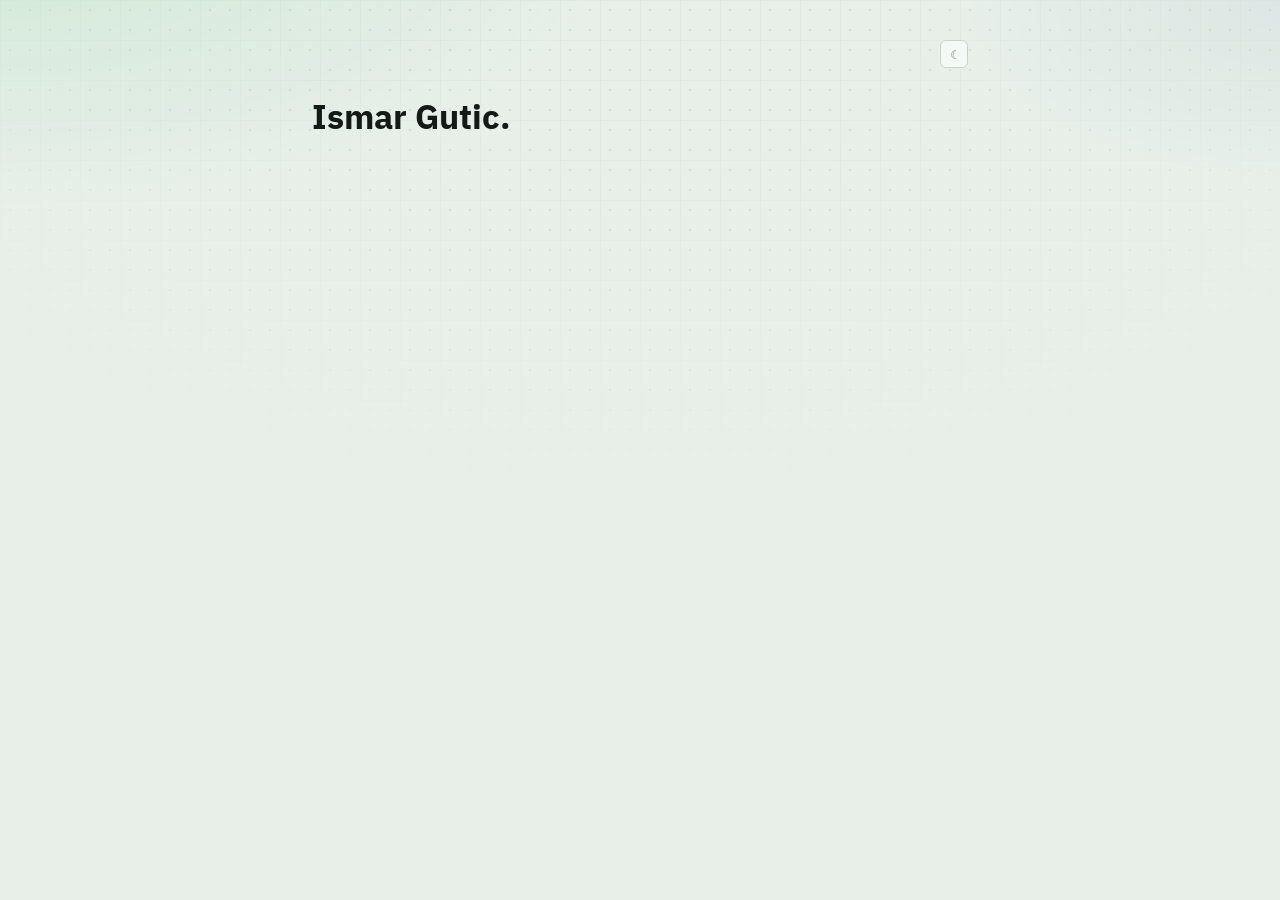
==== index.html @ f07a4715 "Add base layout: design tokens, page shell and toolbar Grundstommen för alla sidor: färg/typsnitts-v" ====
<!DOCTYPE html>
<html lang="sv">
<head>
  <meta charset="utf-8">
  <meta name="viewport" content="width=device-width, initial-scale=1">
  <title>Ismar Gutic — ismargutic.se</title>
  <meta name="description" content="Ismar Gutic — kod, homelab, dokumentation.">
  <meta name="view-transition" content="same-origin">
  <link rel="preconnect" href="https://fonts.googleapis.com">
  <link rel="preconnect" href="https://fonts.gstatic.com" crossorigin>
  <link href="https://fonts.googleapis.com/css2?family=IBM+Plex+Mono:wght@400;500&family=IBM+Plex+Sans:wght@400;500;600&family=Instrument+Serif:ital@0;1&display=swap" rel="stylesheet">
  <link rel="stylesheet" href="site.css">
</head>
<body>
  <div class="page">

    <div class="page-toolbar reveal">
      <span></span>
      <div class="page-tools">
        <button type="button" id="theme-toggle" class="theme-toggle" aria-label="Växla tema" aria-pressed="false">☾</button>
      </div>
    </div>

    <header class="hero reveal reveal-1">
      <h1>Ismar Gutic.</h1>
    </header>

  </div>
</body>
</html>
---- site.css ----
/* ismargutic.se — shared styles (index + homelab) */

* { box-sizing: border-box; margin: 0; padding: 0; }

:root {
  --bg: #e8efe9;
  --surface: #f6faf7;
  --surface-2: #edf3ef;
  --text: #141a16;
  --muted: #46524b;
  --dim: #728078;
  --green: #16803f;
  --green-bright: #1fbf5a;
  --green-glow: rgba(31, 191, 90, 0.35);
  --green-soft: #c8e8d4;
  --amber: #9a7018;
  --rose: #a84848;
  --border: #c5d4cb;
  --shell-bg: #161b18;
  --shell-bar: #121614;
  --shell-border: #2a332d;
  --card: rgba(246, 250, 247, 0.88);
  --mono: "IBM Plex Mono", ui-monospace, monospace;
  --sans: "IBM Plex Sans", system-ui, sans-serif;
  --serif: "Instrument Serif", Georgia, serif;
}

html { scroll-behavior: smooth; }

body {
  font-family: var(--sans);
  background: var(--bg);
  color: var(--text);
  line-height: 1.65;
  font-size: 1.0625rem;
  min-height: 100vh;
}

/* layered bg */
body::before,
body::after {
  content: "";
  position: fixed;
  inset: 0;
  pointer-events: none;
  z-index: 0;
}

body::before {
  background:
    radial-gradient(ellipse 90% 60% at 0% -10%, rgba(31, 191, 90, 0.12), transparent 55%),
    radial-gradient(ellipse 50% 40% at 100% 0%, rgba(42, 100, 148, 0.06), transparent 50%);
}

body::after {
  background-image:
    radial-gradient(circle at center, rgba(22, 128, 63, 0.14) 1px, transparent 1px),
    linear-gradient(rgba(22, 128, 63, 0.035) 1px, transparent 1px),
    linear-gradient(90deg, rgba(22, 128, 63, 0.035) 1px, transparent 1px);
  background-size: 20px 20px, 40px 40px, 40px 40px;
  -webkit-mask-image: radial-gradient(ellipse 100% 80% at 50% 0%, #000 20%, transparent 75%);
  mask-image: radial-gradient(ellipse 100% 80% at 50% 0%, #000 20%, transparent 75%);
}

.page {
  position: relative;
  z-index: 1;
  max-width: 44rem;
  margin: 0 auto;
  padding: 2.5rem 1.5rem 5rem;
  overflow-anchor: auto;
}

/* entrance */
@media (prefers-reduced-motion: no-preference) {
  .reveal { animation: rise 0.65s cubic-bezier(0.22, 1, 0.36, 1) both; }
  .reveal-1 { animation-delay: 0.05s; }
  .reveal-2 { animation-delay: 0.12s; }
  .reveal-3 { animation-delay: 0.2s; }
  .reveal-4 { animation-delay: 0.28s; }
  .reveal-5 { animation-delay: 0.36s; }
  .reveal-6 { animation-delay: 0.44s; }
  .reveal-7 { animation-delay: 0.52s; }
  .reveal-8 { animation-delay: 0.6s; }
}

@keyframes rise {
  from { opacity: 0; transform: translateY(14px); }
  to { opacity: 1; transform: translateY(0); }
}

/* toolbar */
.page-toolbar {
  display: flex;
  flex-wrap: wrap;
  align-items: center;
  justify-content: space-between;
  gap: 0.75rem;
  margin-bottom: 1.25rem;
}

.page-toolbar .top-nav {
  margin-bottom: 0;
}

.page-tools {
  display: flex;
  align-items: center;
  gap: 0.5rem;
  flex-wrap: wrap;
  justify-content: flex-end;
}

.theme-toggle {
  font-family: var(--mono);
  font-size: 0.75rem;
  color: var(--dim);
  background: var(--card);
  border: 1px solid var(--border);
  border-radius: 0.375rem;
  padding: 0.35rem 0.6rem;
  cursor: pointer;
  backdrop-filter: blur(8px);
  -webkit-backdrop-filter: blur(8px);
}

.theme-toggle:hover { color: var(--green); border-color: var(--green-soft); }
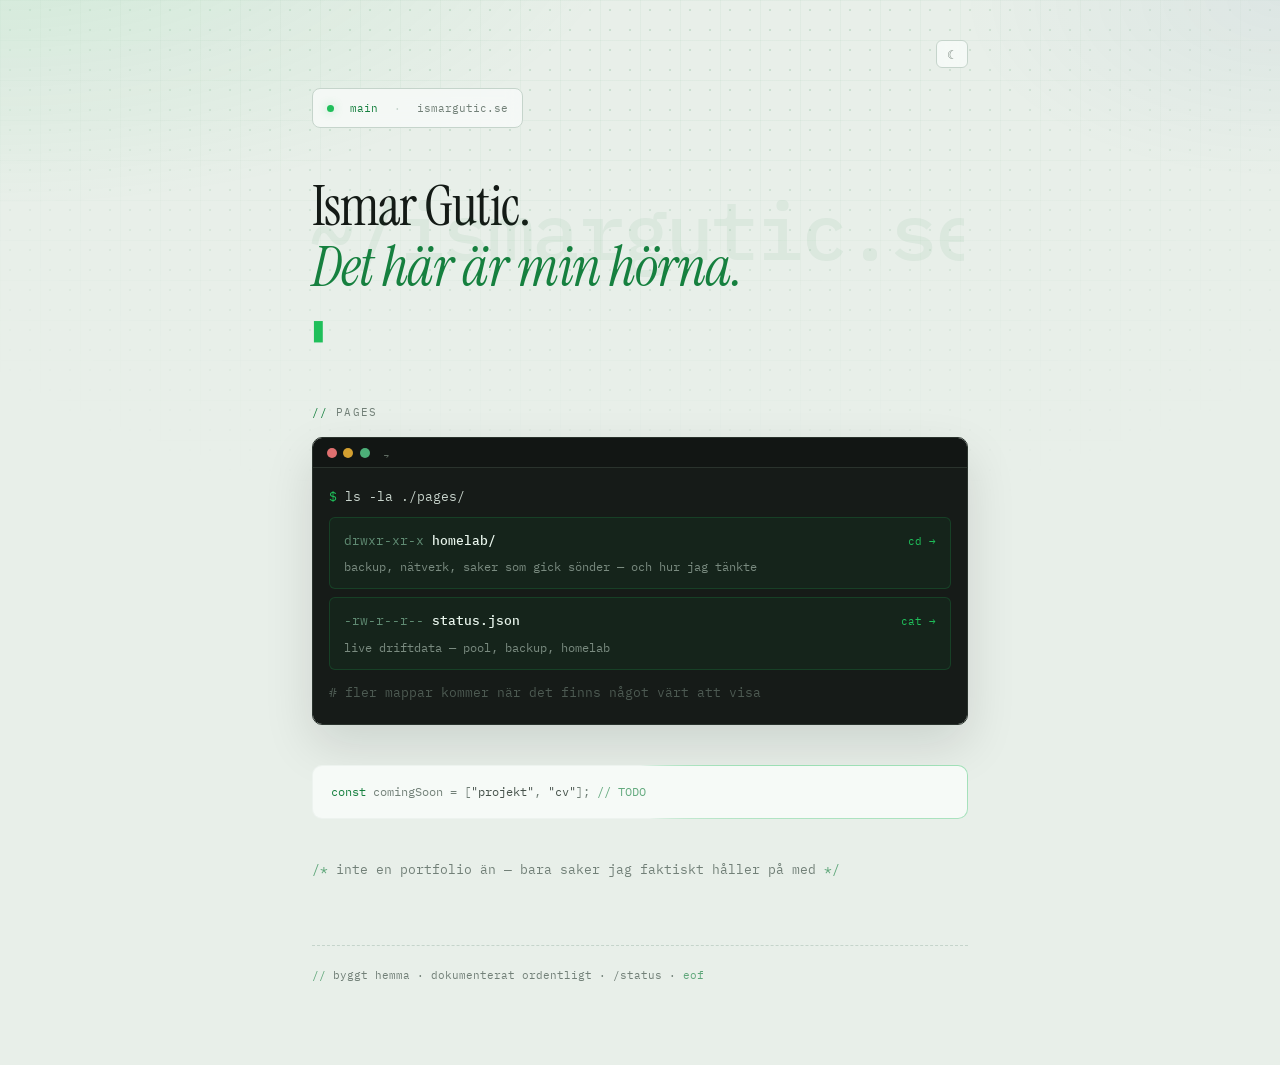
==== commit 0f78704c: "Build landing page: hero, pages listing and status pill Landningssidan med serif-hero, en shell som " ====
--- a/index.html
+++ b/index.html
@@ -21,10 +21,60 @@
       </div>
     </div>
 
-    <header class="hero reveal reveal-1">
-      <h1>Ismar Gutic.</h1>
+    <div class="status reveal" id="live-status" data-status-mode="static" aria-label="Status">
+      <span class="status-dot status-dot--ok" aria-hidden="true"></span>
+      <span class="status-branch">main</span>
+      <span class="status-sep">·</span>
+      <span>ismargutic.se</span>
+    </div>
+
+    <header class="hero hero--watermark-home reveal reveal-1">
+      <h1>Ismar Gutic.<br><em>Det här är min hörna.</em></h1>
+      <p class="hero-intro cursor-line" data-typewriter data-typewriter-mode="words" data-typewriter-ms="55" data-typewriter-text="Jag kodar, sköter en server hemma, och skriver ner det mesta så jag minns varför något sitter som det sitter"><noscript>Jag kodar, sköter en server hemma, och skriver ner det mesta så jag minns varför något sitter som det sitter</noscript></p>
     </header>
 
+    <p class="section-label reveal reveal-2">pages</p>
+
+    <div class="shell shell--spaced-bottom reveal reveal-3">
+      <div class="shell-bar">
+        <span></span><span></span><span></span>
+        <span class="shell-title">zsh — ~/public</span>
+      </div>
+      <div class="shell-body">
+        <span class="shell-prompt">$</span> <span class="shell-cmd">ls -la ./pages/</span>
+        <a class="shell-link" href="homelab.html">
+          <div class="shell-link-row">
+            <span><span class="perm">drwxr-xr-x</span>  <span class="name">homelab/</span></span>
+            <span class="open">cd →</span>
+          </div>
+          <span class="desc">backup, nätverk, saker som gick sönder — och hur jag tänkte</span>
+        </a>
+        <a class="shell-link" href="status.html">
+          <div class="shell-link-row">
+            <span><span class="perm">-rw-r--r--</span>  <span class="name">status.json</span></span>
+            <span class="open">cat →</span>
+          </div>
+          <span class="desc">live driftdata — pool, backup, homelab</span>
+        </a>
+        <span class="shell-comment"># fler mappar kommer när det finns något värt att visa</span>
+      </div>
+    </div>
+
+    <div class="glow-card reveal reveal-4" aria-hidden="true">
+      <div class="glow-card-inner">
+        <span class="kw">const</span> comingSoon = [<span class="str">"projekt"</span>, <span class="str">"cv"</span>]; <span class="cm">// TODO</span>
+      </div>
+    </div>
+
+    <p class="aside reveal reveal-5">
+      <span class="cm">/*</span> inte en portfolio än — bara saker jag faktiskt håller på med <span class="cm">*/</span>
+    </p>
+
+    <footer class="reveal reveal-5">
+      <span class="cm">//</span> byggt hemma · dokumenterat ordentligt · <a href="status.html">/status</a> · <span class="cm">eof</span>
+    </footer>
+
   </div>
+  <script src="site.js"></script>
 </body>
 </html>
--- a/site.css
+++ b/site.css
@@ -125,3 +125,333 @@
 }
 
 .theme-toggle:hover { color: var(--green); border-color: var(--green-soft); }
+
+/* status pill */
+.status {
+  display: flex;
+  flex-wrap: wrap;
+  align-items: center;
+  gap: 0.5rem 1rem;
+  font-family: var(--mono);
+  font-size: 0.6875rem;
+  color: var(--dim);
+  margin-bottom: 3rem;
+  padding: 0.625rem 0.875rem;
+  background: var(--card);
+  border: 1px solid var(--border);
+  border-radius: 0.5rem;
+  backdrop-filter: blur(8px);
+  -webkit-backdrop-filter: blur(8px);
+  width: fit-content;
+  max-width: 100%;
+}
+
+.status-dot {
+  width: 7px;
+  height: 7px;
+  border-radius: 50%;
+  background: var(--green-bright);
+  box-shadow: 0 0 10px var(--green-glow);
+  flex-shrink: 0;
+}
+
+.status-branch { color: var(--green); }
+
+.status-sep { color: var(--border); }
+
+/* hero */
+.hero {
+  position: relative;
+  margin-bottom: 3.5rem;
+}
+
+.hero--watermark-home::before { content: "~/ismargutic.se"; }
+.hero--watermark-lab::before { content: "~/pages/homelab"; }
+
+.hero::before {
+  position: absolute;
+  top: -0.75rem;
+  left: -0.25rem;
+  font-family: var(--mono);
+  font-size: clamp(2rem, 10vw, 5rem);
+  font-weight: 500;
+  letter-spacing: -0.04em;
+  color: var(--green);
+  opacity: 0.06;
+  white-space: nowrap;
+  pointer-events: none;
+  user-select: none;
+  max-width: 100%;
+  overflow: hidden;
+}
+
+.hero h1 {
+  font-family: var(--serif);
+  font-size: clamp(2.25rem, 8vw, 3.5rem);
+  font-weight: 400;
+  line-height: 1.08;
+  letter-spacing: -0.02em;
+  margin-bottom: 1.25rem;
+}
+
+.hero h1 em {
+  font-style: italic;
+  color: var(--green);
+}
+
+.hero-intro {
+  font-size: 1.125rem;
+  color: var(--muted);
+  max-width: 36rem;
+  margin-bottom: 1rem;
+}
+
+.hero-aside {
+  font-size: 0.9375rem;
+  color: var(--dim);
+  max-width: 36rem;
+  padding-left: 1rem;
+  border-left: 2px solid var(--green-soft);
+}
+
+.cursor-line::after {
+  content: "▋";
+  display: inline-block;
+  margin-left: 2px;
+  color: var(--green-bright);
+  animation: blink 1.05s step-end infinite;
+}
+
+.cursor-line--typing::after {
+  animation: blink 0.85s step-end infinite;
+}
+
+@media (prefers-reduced-motion: reduce) {
+  .cursor-line::after { animation: none; opacity: 0.6; }
+}
+
+@keyframes blink {
+  0%, 49% { opacity: 1; }
+  50%, 100% { opacity: 0; }
+}
+
+/* sections */
+section { margin-bottom: 4rem; }
+
+.section-label {
+  font-family: var(--mono);
+  font-size: 0.6875rem;
+  letter-spacing: 0.1em;
+  text-transform: uppercase;
+  color: var(--dim);
+  margin-bottom: 1rem;
+}
+
+.section-label::before {
+  content: "// ";
+  color: var(--green);
+}
+
+h2 {
+  font-family: var(--serif);
+  font-size: 1.75rem;
+  font-weight: 400;
+  line-height: 1.2;
+  margin-bottom: 1rem;
+}
+
+.prose { color: var(--muted); }
+.prose p + p { margin-top: 1rem; }
+
+.cm { color: var(--green); opacity: 0.65; }
+
+/* shell / terminal — one component */
+.shell {
+  border-radius: 0.625rem;
+  overflow: hidden;
+  border: 1px solid var(--shell-border);
+  box-shadow:
+    0 1px 0 rgba(255, 255, 255, 0.06) inset,
+    0 20px 50px rgba(10, 20, 14, 0.12);
+}
+
+.shell--spaced { margin-top: 1.5rem; }
+.shell--spaced-bottom { margin-bottom: 2.5rem; }
+
+.shell-bar {
+  display: flex;
+  align-items: center;
+  gap: 0.4rem;
+  padding: 0.6rem 0.875rem;
+  background: var(--shell-bar);
+  border-bottom: 1px solid var(--shell-border);
+}
+
+.shell-bar span {
+  width: 10px;
+  height: 10px;
+  border-radius: 50%;
+  flex-shrink: 0;
+}
+
+.shell-bar span:nth-child(1) { background: #e07070; }
+.shell-bar span:nth-child(2) { background: #d4a030; }
+.shell-bar span:nth-child(3) { background: #4caf78; }
+
+.shell-title {
+  margin-left: 0.4rem;
+  font-family: var(--mono);
+  font-size: 0.6875rem;
+  color: #5f6b62;
+  overflow: hidden;
+  text-overflow: ellipsis;
+  white-space: nowrap;
+}
+
+.shell-body {
+  padding: 1.125rem 1rem 1.25rem;
+  background: var(--shell-bg);
+  font-family: var(--mono);
+  font-size: 0.8125rem;
+  line-height: 1.75;
+  color: #8fa396;
+}
+
+.shell-body pre {
+  margin: 0;
+  font: inherit;
+  line-height: 1.7;
+  overflow-x: auto;
+  white-space: pre;
+}
+
+.shell-prompt { color: var(--green-bright); }
+.shell-cmd { color: #c8d4cc; }
+.shell-comment { color: #4d5a52; display: block; margin-top: 0.75rem; }
+
+.shell-body .c { color: #5a665e; }
+.shell-body .g { color: #5ecf8a; }
+.shell-body .a { color: #e8c060; }
+.shell-body .b { color: #7ab8e8; }
+
+.shell-link {
+  display: block;
+  margin-top: 0.5rem;
+  padding: 0.75rem 0.875rem;
+  background: rgba(31, 191, 90, 0.06);
+  border: 1px solid rgba(31, 191, 90, 0.18);
+  border-radius: 0.375rem;
+  text-decoration: none;
+  color: inherit;
+  transition: background 0.2s, border-color 0.2s, transform 0.2s;
+}
+
+.shell-link:hover {
+  background: rgba(31, 191, 90, 0.11);
+  border-color: rgba(31, 191, 90, 0.35);
+  transform: translateX(3px);
+}
+
+.shell-link-row {
+  display: flex;
+  align-items: baseline;
+  justify-content: space-between;
+  gap: 1rem;
+}
+
+.shell-link .perm { color: #5f8a72; }
+.shell-link .name { color: #e8f5ec; font-weight: 500; }
+.shell-link .open {
+  color: var(--green-bright);
+  font-size: 0.6875rem;
+  flex-shrink: 0;
+}
+
+.shell-link .desc {
+  display: block;
+  margin-top: 0.35rem;
+  font-size: 0.75rem;
+  color: #7a8b80;
+  line-height: 1.5;
+}
+
+/* glow card — transform spin, no @property */
+.glow-card {
+  position: relative;
+  padding: 1px;
+  border-radius: 0.625rem;
+  background: var(--surface-2);
+  margin-bottom: 2.5rem;
+  overflow: hidden;
+  isolation: isolate;
+}
+
+.glow-card::before {
+  content: "";
+  position: absolute;
+  inset: -100%;
+  background: conic-gradient(
+    from 0deg,
+    transparent 0deg,
+    var(--green-bright) 80deg,
+    transparent 160deg
+  );
+  opacity: 0.4;
+  animation: glow-spin 8s linear infinite;
+}
+
+@keyframes glow-spin {
+  to { transform: rotate(360deg); }
+}
+
+@media (prefers-reduced-motion: reduce) {
+  .glow-card::before { animation: none; opacity: 0.15; }
+}
+
+.glow-card-inner {
+  position: relative;
+  z-index: 1;
+  padding: 1rem 1.125rem;
+  background: var(--surface);
+  border-radius: calc(0.625rem - 1px);
+  font-family: var(--mono);
+  font-size: 0.75rem;
+  color: var(--dim);
+}
+
+.glow-card-inner .kw { color: var(--green); }
+.glow-card-inner .str { color: var(--muted); }
+
+.aside {
+  font-family: var(--mono);
+  font-size: 0.8125rem;
+  color: var(--dim);
+  max-width: 36rem;
+  line-height: 1.7;
+}
+
+footer {
+  margin-top: 4rem;
+  padding-top: 1.25rem;
+  border-top: 1px dashed var(--border);
+  font-family: var(--mono);
+  font-size: 0.6875rem;
+  color: var(--dim);
+}
+
+footer a {
+  color: inherit;
+  text-decoration: none;
+}
+
+footer a:hover { color: var(--green); }
+
+/* ── view transitions ── */
+@view-transition { navigation: auto; }
+
+@media (prefers-reduced-motion: no-preference) {
+  ::view-transition-old(root),
+  ::view-transition-new(root) {
+    animation-duration: 0.25s;
+  }
+}
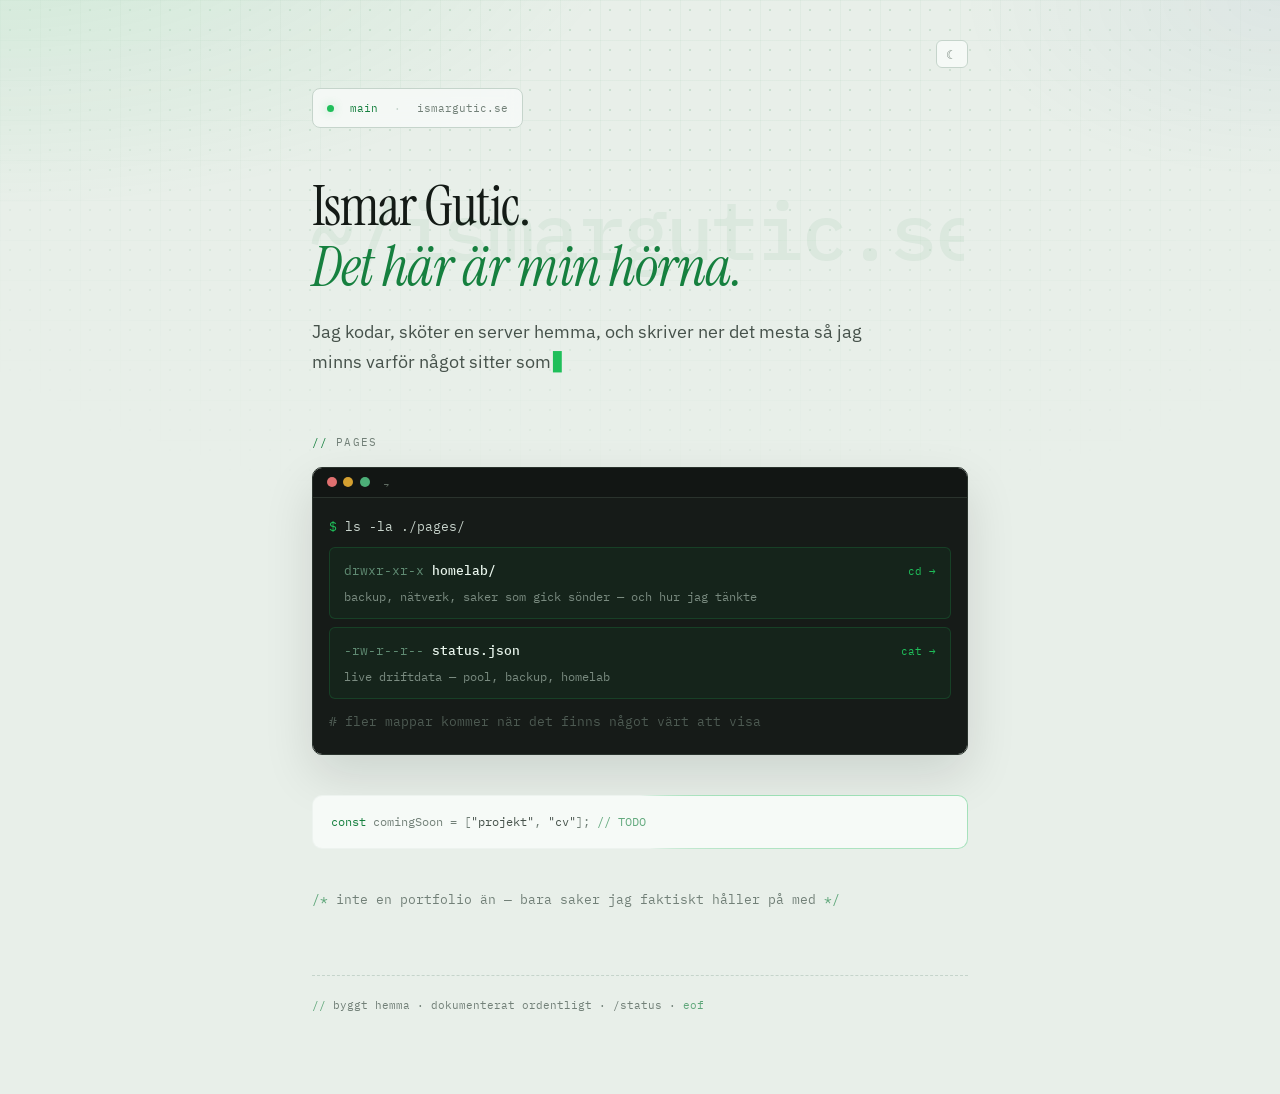
==== commit 9ac4871d: "Split site.css into base and per-page stylesheets site.css hade vuxit till ~1700 rader. Delar upp i " ====
--- a/index.html
+++ b/index.html
@@ -9,7 +9,7 @@
   <link rel="preconnect" href="https://fonts.googleapis.com">
   <link rel="preconnect" href="https://fonts.gstatic.com" crossorigin>
   <link href="https://fonts.googleapis.com/css2?family=IBM+Plex+Mono:wght@400;500&family=IBM+Plex+Sans:wght@400;500;600&family=Instrument+Serif:ital@0;1&display=swap" rel="stylesheet">
-  <link rel="stylesheet" href="site.css">
+  <link rel="stylesheet" href="css/base.css">
 </head>
 <body>
   <div class="page">
--- a/css/base.css
+++ b/css/base.css
@@ -0,0 +1,666 @@
+/* ismargutic.se — base styles
+ *
+ * Delad grund + komponenter som används på flera sidor. Sidspecifik stil
+ * ligger i css/homelab.css och css/status.css.
+ *
+ * Innehåll:
+ *   1. Reset + design tokens
+ *   2. Layout (body, bakgrund, .page)
+ *   3. Animationer (reveal, keyframes)
+ *   4. Toolbar + temaknapp + nav
+ *   5. Status-pill (delad bas)
+ *   6. Hero
+ *   7. Typografi (rubriker, prose, cursor-line)
+ *   8. Shell / terminal-komponent
+ *   9. Glow-card
+ *  10. Aside + footer
+ *  11. Code-doc (delad)
+ *  12. View transitions
+ *  13. Mobil (delade element)
+ */
+
+/* ── 1. reset + tokens ── */
+* { box-sizing: border-box; margin: 0; padding: 0; }
+
+:root {
+  --bg: #e8efe9;
+  --surface: #f6faf7;
+  --surface-2: #edf3ef;
+  --text: #141a16;
+  --muted: #46524b;
+  --dim: #728078;
+  --green: #16803f;
+  --green-bright: #1fbf5a;
+  --green-glow: rgba(31, 191, 90, 0.35);
+  --green-soft: #c8e8d4;
+  --amber: #9a7018;
+  --rose: #a84848;
+  --border: #c5d4cb;
+  --shell-bg: #161b18;
+  --shell-bar: #121614;
+  --shell-border: #2a332d;
+  --card: rgba(246, 250, 247, 0.88);
+  --mono: "IBM Plex Mono", ui-monospace, monospace;
+  --sans: "IBM Plex Sans", system-ui, sans-serif;
+  --serif: "Instrument Serif", Georgia, serif;
+}
+
+/* ── 2. layout ── */
+html { scroll-behavior: smooth; }
+
+body {
+  font-family: var(--sans);
+  background: var(--bg);
+  color: var(--text);
+  line-height: 1.65;
+  font-size: 1.0625rem;
+  min-height: 100vh;
+}
+
+/* layered bg */
+body::before,
+body::after {
+  content: "";
+  position: fixed;
+  inset: 0;
+  pointer-events: none;
+  z-index: 0;
+}
+
+body::before {
+  background:
+    radial-gradient(ellipse 90% 60% at 0% -10%, rgba(31, 191, 90, 0.12), transparent 55%),
+    radial-gradient(ellipse 50% 40% at 100% 0%, rgba(42, 100, 148, 0.06), transparent 50%);
+}
+
+body::after {
+  background-image:
+    radial-gradient(circle at center, rgba(22, 128, 63, 0.14) 1px, transparent 1px),
+    linear-gradient(rgba(22, 128, 63, 0.035) 1px, transparent 1px),
+    linear-gradient(90deg, rgba(22, 128, 63, 0.035) 1px, transparent 1px);
+  background-size: 20px 20px, 40px 40px, 40px 40px;
+  -webkit-mask-image: radial-gradient(ellipse 100% 80% at 50% 0%, #000 20%, transparent 75%);
+  mask-image: radial-gradient(ellipse 100% 80% at 50% 0%, #000 20%, transparent 75%);
+}
+
+.page {
+  position: relative;
+  z-index: 1;
+  max-width: 44rem;
+  margin: 0 auto;
+  padding: 2.5rem 1.5rem 5rem;
+  overflow-anchor: auto;
+}
+
+/* ── 3. animationer ── */
+@media (prefers-reduced-motion: no-preference) {
+  .reveal { animation: rise 0.65s cubic-bezier(0.22, 1, 0.36, 1) both; }
+  .reveal-1 { animation-delay: 0.05s; }
+  .reveal-2 { animation-delay: 0.12s; }
+  .reveal-3 { animation-delay: 0.2s; }
+  .reveal-4 { animation-delay: 0.28s; }
+  .reveal-5 { animation-delay: 0.36s; }
+  .reveal-6 { animation-delay: 0.44s; }
+  .reveal-7 { animation-delay: 0.52s; }
+  .reveal-8 { animation-delay: 0.6s; }
+}
+
+@keyframes rise {
+  from { opacity: 0; transform: translateY(14px); }
+  to { opacity: 1; transform: translateY(0); }
+}
+
+@keyframes blink {
+  0%, 49% { opacity: 1; }
+  50%, 100% { opacity: 0; }
+}
+
+/* ── 4. toolbar + tema + nav ── */
+.page-toolbar {
+  display: flex;
+  flex-wrap: wrap;
+  align-items: center;
+  justify-content: space-between;
+  gap: 0.75rem;
+  margin-bottom: 1.25rem;
+}
+
+.page-toolbar .top-nav {
+  margin-bottom: 0;
+}
+
+.page-tools {
+  display: flex;
+  align-items: center;
+  gap: 0.5rem;
+  flex-wrap: wrap;
+  justify-content: flex-end;
+}
+
+.theme-toggle {
+  font-family: var(--mono);
+  font-size: 0.75rem;
+  color: var(--dim);
+  background: var(--card);
+  border: 1px solid var(--border);
+  border-radius: 0.375rem;
+  padding: 0.35rem 0.6rem;
+  cursor: pointer;
+  backdrop-filter: blur(8px);
+  -webkit-backdrop-filter: blur(8px);
+}
+
+.theme-toggle:hover { color: var(--green); border-color: var(--green-soft); }
+
+.top-nav {
+  margin-bottom: 1.25rem;
+}
+
+.top-nav a {
+  display: inline-flex;
+  align-items: center;
+  gap: 0.35rem;
+  font-family: var(--mono);
+  font-size: 0.8125rem;
+  color: var(--dim);
+  text-decoration: none;
+  padding: 0.35rem 0.6rem;
+  border: 1px solid var(--border);
+  border-radius: 0.375rem;
+  background: var(--card);
+  backdrop-filter: blur(8px);
+  -webkit-backdrop-filter: blur(8px);
+  transition: color 0.15s, border-color 0.15s;
+}
+
+.top-nav a:hover {
+  color: var(--green);
+  border-color: var(--green-soft);
+}
+
+/* ── 5. status pill (delad bas) ── */
+.status {
+  display: flex;
+  flex-wrap: wrap;
+  align-items: center;
+  gap: 0.5rem 1rem;
+  font-family: var(--mono);
+  font-size: 0.6875rem;
+  color: var(--dim);
+  margin-bottom: 3rem;
+  padding: 0.625rem 0.875rem;
+  background: var(--card);
+  border: 1px solid var(--border);
+  border-radius: 0.5rem;
+  backdrop-filter: blur(8px);
+  -webkit-backdrop-filter: blur(8px);
+  width: fit-content;
+  max-width: 100%;
+}
+
+.status-dot {
+  width: 7px;
+  height: 7px;
+  border-radius: 50%;
+  background: var(--green-bright);
+  box-shadow: 0 0 10px var(--green-glow);
+  flex-shrink: 0;
+}
+
+.status-branch { color: var(--green); }
+
+.status-sep { color: var(--border); }
+
+/* ── 6. hero ── */
+.hero {
+  position: relative;
+  margin-bottom: 3.5rem;
+}
+
+.hero--watermark-home::before { content: "~/ismargutic.se"; }
+.hero--watermark-lab::before { content: "~/pages/homelab"; }
+
+.hero::before {
+  position: absolute;
+  top: -0.75rem;
+  left: -0.25rem;
+  font-family: var(--mono);
+  font-size: clamp(2rem, 10vw, 5rem);
+  font-weight: 500;
+  letter-spacing: -0.04em;
+  color: var(--green);
+  opacity: 0.06;
+  white-space: nowrap;
+  pointer-events: none;
+  user-select: none;
+  max-width: 100%;
+  overflow: hidden;
+}
+
+.hero h1 {
+  font-family: var(--serif);
+  font-size: clamp(2.25rem, 8vw, 3.5rem);
+  font-weight: 400;
+  line-height: 1.08;
+  letter-spacing: -0.02em;
+  margin-bottom: 1.25rem;
+}
+
+.hero h1 em {
+  font-style: italic;
+  color: var(--green);
+}
+
+.hero-intro {
+  font-size: 1.125rem;
+  color: var(--muted);
+  max-width: 36rem;
+  margin-bottom: 1rem;
+}
+
+.hero-aside {
+  font-size: 0.9375rem;
+  color: var(--dim);
+  max-width: 36rem;
+  padding-left: 1rem;
+  border-left: 2px solid var(--green-soft);
+}
+
+/* ── 7. typografi ── */
+.cursor-line::after {
+  content: "▋";
+  display: inline-block;
+  margin-left: 2px;
+  color: var(--green-bright);
+  animation: blink 1.05s step-end infinite;
+}
+
+.cursor-line--typing::after {
+  animation: blink 0.85s step-end infinite;
+}
+
+@media (prefers-reduced-motion: reduce) {
+  .cursor-line::after { animation: none; opacity: 0.6; }
+}
+
+section { margin-bottom: 4rem; }
+
+.section-label {
+  font-family: var(--mono);
+  font-size: 0.6875rem;
+  letter-spacing: 0.1em;
+  text-transform: uppercase;
+  color: var(--dim);
+  margin-bottom: 1rem;
+}
+
+.section-label::before {
+  content: "// ";
+  color: var(--green);
+}
+
+h2 {
+  font-family: var(--serif);
+  font-size: 1.75rem;
+  font-weight: 400;
+  line-height: 1.2;
+  margin-bottom: 1rem;
+}
+
+.prose { color: var(--muted); }
+.prose p + p { margin-top: 1rem; }
+
+.cm { color: var(--green); opacity: 0.65; }
+
+/* ── 8. shell / terminal-komponent ── */
+.shell {
+  border-radius: 0.625rem;
+  overflow: hidden;
+  border: 1px solid var(--shell-border);
+  box-shadow:
+    0 1px 0 rgba(255, 255, 255, 0.06) inset,
+    0 20px 50px rgba(10, 20, 14, 0.12);
+}
+
+.shell--spaced { margin-top: 1.5rem; }
+.shell--spaced-bottom { margin-bottom: 2.5rem; }
+
+.shell-bar {
+  display: flex;
+  align-items: center;
+  gap: 0.4rem;
+  padding: 0.6rem 0.875rem;
+  background: var(--shell-bar);
+  border-bottom: 1px solid var(--shell-border);
+}
+
+.shell-bar span {
+  width: 10px;
+  height: 10px;
+  border-radius: 50%;
+  flex-shrink: 0;
+}
+
+.shell-bar span:nth-child(1) { background: #e07070; }
+.shell-bar span:nth-child(2) { background: #d4a030; }
+.shell-bar span:nth-child(3) { background: #4caf78; }
+
+.shell-title {
+  margin-left: 0.4rem;
+  font-family: var(--mono);
+  font-size: 0.6875rem;
+  color: #5f6b62;
+  overflow: hidden;
+  text-overflow: ellipsis;
+  white-space: nowrap;
+}
+
+.shell-body {
+  padding: 1.125rem 1rem 1.25rem;
+  background: var(--shell-bg);
+  font-family: var(--mono);
+  font-size: 0.8125rem;
+  line-height: 1.75;
+  color: #8fa396;
+}
+
+.shell-body pre {
+  margin: 0;
+  font: inherit;
+  line-height: 1.7;
+  overflow-x: auto;
+  white-space: pre;
+}
+
+.shell-prompt { color: var(--green-bright); }
+.shell-cmd { color: #c8d4cc; }
+.shell-comment { color: #4d5a52; display: block; margin-top: 0.75rem; }
+
+.shell-body .c { color: #5a665e; }
+.shell-body .g { color: #5ecf8a; }
+.shell-body .a { color: #e8c060; }
+.shell-body .b { color: #7ab8e8; }
+
+.shell-link {
+  display: block;
+  margin-top: 0.5rem;
+  padding: 0.75rem 0.875rem;
+  background: rgba(31, 191, 90, 0.06);
+  border: 1px solid rgba(31, 191, 90, 0.18);
+  border-radius: 0.375rem;
+  text-decoration: none;
+  color: inherit;
+  transition: background 0.2s, border-color 0.2s, transform 0.2s;
+}
+
+.shell-link:hover {
+  background: rgba(31, 191, 90, 0.11);
+  border-color: rgba(31, 191, 90, 0.35);
+  transform: translateX(3px);
+}
+
+.shell-link-row {
+  display: flex;
+  align-items: baseline;
+  justify-content: space-between;
+  gap: 1rem;
+}
+
+.shell-link .perm { color: #5f8a72; }
+.shell-link .name { color: #e8f5ec; font-weight: 500; }
+.shell-link .open {
+  color: var(--green-bright);
+  font-size: 0.6875rem;
+  flex-shrink: 0;
+}
+
+.shell-link .desc {
+  display: block;
+  margin-top: 0.35rem;
+  font-size: 0.75rem;
+  color: #7a8b80;
+  line-height: 1.5;
+}
+
+/* ── 9. glow card ── */
+.glow-card {
+  position: relative;
+  padding: 1px;
+  border-radius: 0.625rem;
+  background: var(--surface-2);
+  margin-bottom: 2.5rem;
+  overflow: hidden;
+  isolation: isolate;
+}
+
+.glow-card::before {
+  content: "";
+  position: absolute;
+  inset: -100%;
+  background: conic-gradient(
+    from 0deg,
+    transparent 0deg,
+    var(--green-bright) 80deg,
+    transparent 160deg
+  );
+  opacity: 0.4;
+  animation: glow-spin 8s linear infinite;
+}
+
+@keyframes glow-spin {
+  to { transform: rotate(360deg); }
+}
+
+@media (prefers-reduced-motion: reduce) {
+  .glow-card::before { animation: none; opacity: 0.15; }
+}
+
+.glow-card-inner {
+  position: relative;
+  z-index: 1;
+  padding: 1rem 1.125rem;
+  background: var(--surface);
+  border-radius: calc(0.625rem - 1px);
+  font-family: var(--mono);
+  font-size: 0.75rem;
+  color: var(--dim);
+}
+
+.glow-card-inner .kw { color: var(--green); }
+.glow-card-inner .str { color: var(--muted); }
+
+/* ── 10. aside + footer ── */
+.aside {
+  font-family: var(--mono);
+  font-size: 0.8125rem;
+  color: var(--dim);
+  max-width: 36rem;
+  line-height: 1.7;
+}
+
+footer {
+  margin-top: 4rem;
+  padding-top: 1.25rem;
+  border-top: 1px dashed var(--border);
+  font-family: var(--mono);
+  font-size: 0.6875rem;
+  color: var(--dim);
+}
+
+footer a {
+  color: inherit;
+  text-decoration: none;
+}
+
+footer a:hover { color: var(--green); }
+
+/* ── 11. code-doc — editor note, not terminal (delad) ── */
+.code-doc {
+  margin-top: 0.625rem;
+  background: var(--card);
+  border: 1px solid var(--border);
+  border-radius: 0.5rem;
+  overflow: hidden;
+}
+
+.code-doc-file {
+  margin: 0;
+  padding: 0.5rem 0.875rem;
+  font-family: var(--mono);
+  font-size: 0.6875rem;
+  font-weight: 500;
+  color: var(--green);
+  background: var(--surface-2);
+  border-bottom: 1px solid var(--border);
+}
+
+.code-doc-body {
+  padding: 0.875rem 1rem 1rem;
+}
+
+.code-doc-lead {
+  font-size: 0.875rem;
+  color: var(--muted);
+  margin-bottom: 0.875rem;
+  line-height: 1.55;
+}
+
+.code-doc-flow {
+  margin: 0 0 1rem;
+  padding-left: 1.25rem;
+  font-size: 0.8125rem;
+  color: var(--muted);
+  line-height: 1.65;
+}
+
+.code-doc-flow li + li { margin-top: 0.35rem; }
+
+.code-doc-flow strong {
+  font-family: var(--mono);
+  font-size: 0.75rem;
+  font-weight: 500;
+  color: var(--text);
+}
+
+.code-doc-meta {
+  font-family: var(--mono);
+  font-size: 0.625rem;
+  color: var(--dim);
+}
+
+.code-doc-dl {
+  margin: 0;
+  display: grid;
+  gap: 0.625rem;
+}
+
+.code-doc-dl div {
+  display: grid;
+  grid-template-columns: 5.5rem 1fr;
+  gap: 0.625rem;
+  align-items: baseline;
+  padding-top: 0.625rem;
+  border-top: 1px dashed var(--border);
+}
+
+.code-doc-dl dt {
+  font-family: var(--mono);
+  font-size: 0.6875rem;
+  font-weight: 500;
+  color: var(--green);
+}
+
+.code-doc-dl dd {
+  margin: 0;
+  font-size: 0.8125rem;
+  color: var(--muted);
+  line-height: 1.5;
+}
+
+.code-doc-dl code {
+  font-family: var(--mono);
+  font-size: 0.75em;
+  padding: 0.1em 0.3em;
+  background: var(--surface-2);
+  border-radius: 0.2rem;
+}
+
+.code-doc-pre {
+  margin: 0;
+  font-family: var(--mono);
+  font-size: 0.6875rem;
+  line-height: 1.65;
+  color: var(--muted);
+  overflow-x: auto;
+  white-space: pre;
+}
+
+.code-doc-pre .kw { color: #7a4fa0; }
+.code-doc-pre .ty { color: #2a6494; }
+.code-doc-pre .prop { color: var(--text); }
+.code-doc-pre .cm { color: var(--dim); }
+
+/* ── 12. view transitions ── */
+@view-transition { navigation: auto; }
+
+@media (prefers-reduced-motion: no-preference) {
+  ::view-transition-old(root),
+  ::view-transition-new(root) {
+    animation-duration: 0.25s;
+  }
+}
+
+/* ── 13. mobil (delade element) ── */
+@media (max-width: 640px) {
+  .page {
+    padding: 1.5rem 1rem 4rem;
+  }
+
+  .page-toolbar {
+    margin-bottom: 1rem;
+  }
+
+  .status {
+    width: 100%;
+    gap: 0.35rem 0.5rem;
+    padding: 0.5rem 0.75rem;
+    font-size: 0.625rem;
+    line-height: 1.45;
+  }
+
+  .code-doc-body {
+    padding: 0.75rem 0.875rem 0.875rem;
+  }
+
+  .code-doc-flow {
+    padding-left: 1.125rem;
+    font-size: 0.75rem;
+  }
+
+  .code-doc-dl div {
+    grid-template-columns: 1fr;
+    gap: 0.15rem;
+  }
+
+  .code-doc-dl dd {
+    font-size: 0.75rem;
+  }
+
+  .hero h1 {
+    font-size: clamp(1.875rem, 9vw, 2.5rem);
+  }
+
+  .shell-body,
+  .shell-body pre {
+    font-size: 0.6875rem;
+  }
+
+  h2 {
+    font-size: 1.5rem;
+    line-height: 1.25;
+  }
+}
+
+@media (max-width: 420px) {
+  .code-doc-dl div { grid-template-columns: 1fr; gap: 0.2rem; }
+}
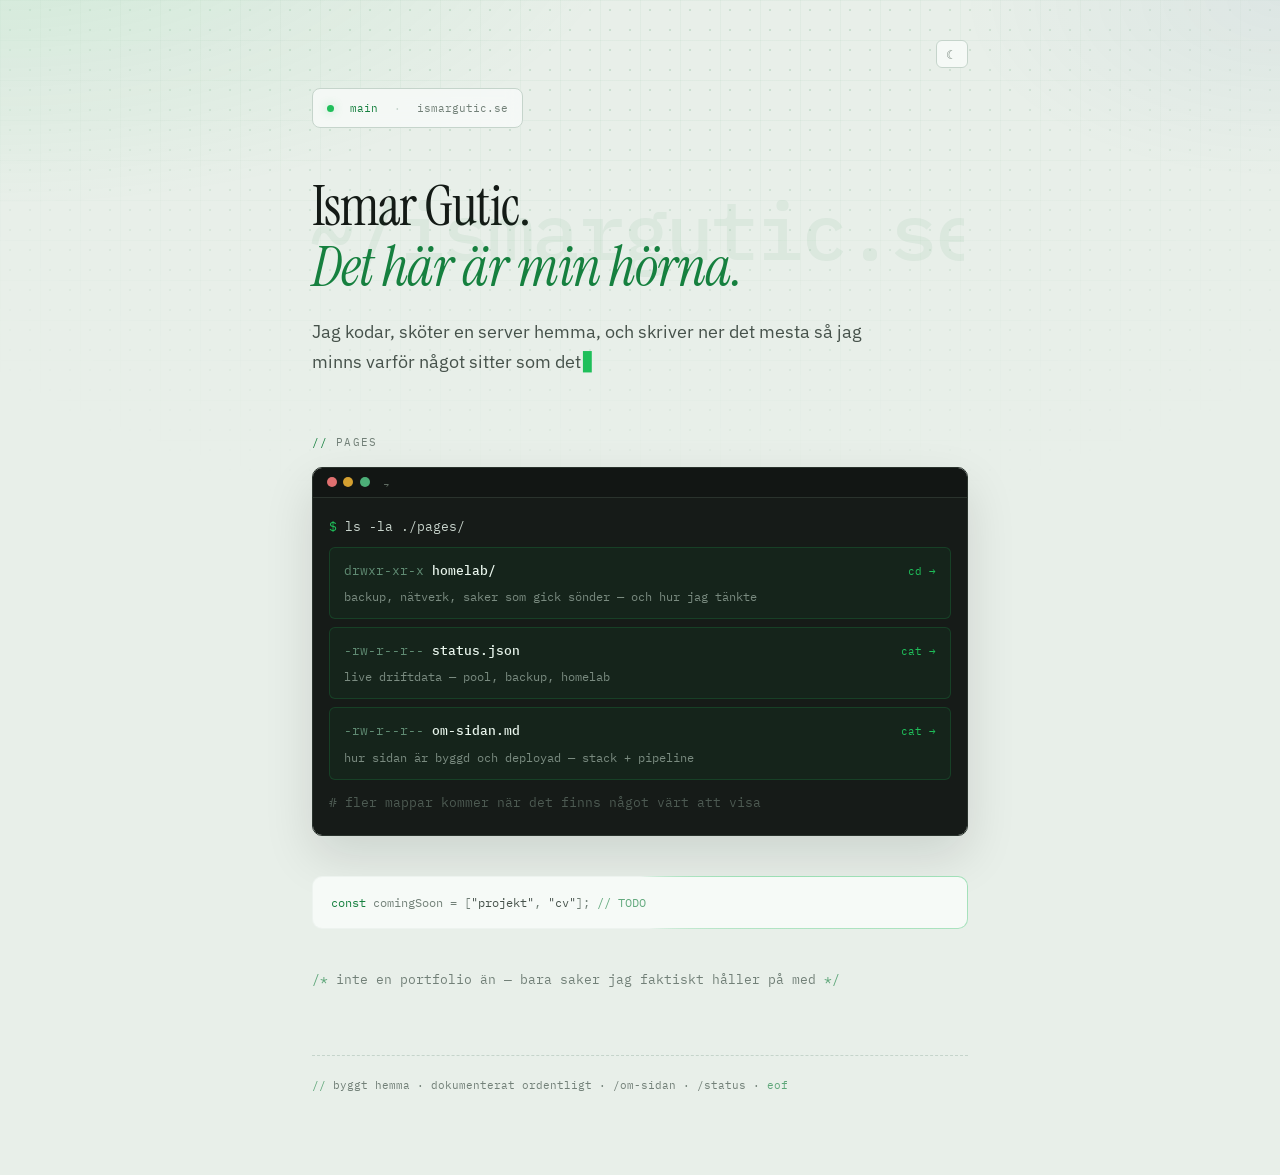
==== commit c2ebf314: "Add colophon page describing build and pipeline En egen sida (om-sidan.html) som kort berättar hur s" ====
--- a/index.html
+++ b/index.html
@@ -56,6 +56,13 @@
           </div>
           <span class="desc">live driftdata — pool, backup, homelab</span>
         </a>
+        <a class="shell-link" href="om-sidan.html">
+          <div class="shell-link-row">
+            <span><span class="perm">-rw-r--r--</span>  <span class="name">om-sidan.md</span></span>
+            <span class="open">cat →</span>
+          </div>
+          <span class="desc">hur sidan är byggd och deployad — stack + pipeline</span>
+        </a>
         <span class="shell-comment"># fler mappar kommer när det finns något värt att visa</span>
       </div>
     </div>
@@ -71,7 +78,7 @@
     </p>
 
     <footer class="reveal reveal-5">
-      <span class="cm">//</span> byggt hemma · dokumenterat ordentligt · <a href="status.html">/status</a> · <span class="cm">eof</span>
+      <span class="cm">//</span> byggt hemma · dokumenterat ordentligt · <a href="om-sidan.html">/om-sidan</a> · <a href="status.html">/status</a> · <span class="cm">eof</span>
     </footer>
 
   </div>
--- a/css/base.css
+++ b/css/base.css
@@ -4,7 +4,7 @@
  * ligger i css/homelab.css och css/status.css.
  *
  * Innehåll:
- *   1. Reset + design tokens
+ *   1. Reset + design tokens (+ dark mode)
  *   2. Layout (body, bakgrund, .page)
  *   3. Animationer (reveal, keyframes)
  *   4. Toolbar + temaknapp + nav
@@ -45,6 +45,39 @@
   --serif: "Instrument Serif", Georgia, serif;
 }
 
+/* dark mode — explicit toggle wins, annars följ systemets preferens */
+[data-theme="dark"] {
+  --bg: #0f1411;
+  --surface: #161c18;
+  --surface-2: #1a221c;
+  --text: #e8f0ea;
+  --muted: #9aab9f;
+  --dim: #6a7a70;
+  --border: #2a352e;
+  --green-soft: #1a3d28;
+  --shell-bg: #0a0e0c;
+  --shell-bar: #060908;
+  --shell-border: #1e2822;
+  --card: rgba(22, 28, 24, 0.94);
+}
+
+@media (prefers-color-scheme: dark) {
+  :root:not([data-theme="light"]) {
+    --bg: #0f1411;
+    --surface: #161c18;
+    --surface-2: #1a221c;
+    --text: #e8f0ea;
+    --muted: #9aab9f;
+    --dim: #6a7a70;
+    --border: #2a352e;
+    --green-soft: #1a3d28;
+    --shell-bg: #0a0e0c;
+    --shell-bar: #060908;
+    --shell-border: #1e2822;
+    --card: rgba(22, 28, 24, 0.94);
+  }
+}
+
 /* ── 2. layout ── */
 html { scroll-behavior: smooth; }
 
@@ -151,6 +184,16 @@
 }
 
 .theme-toggle:hover { color: var(--green); border-color: var(--green-soft); }
+
+[data-theme="dark"] .theme-toggle {
+  background: var(--card);
+}
+
+@media (prefers-color-scheme: dark) {
+  :root:not([data-theme="light"]) .theme-toggle {
+    background: var(--card);
+  }
+}
 
 .top-nav {
   margin-bottom: 1.25rem;
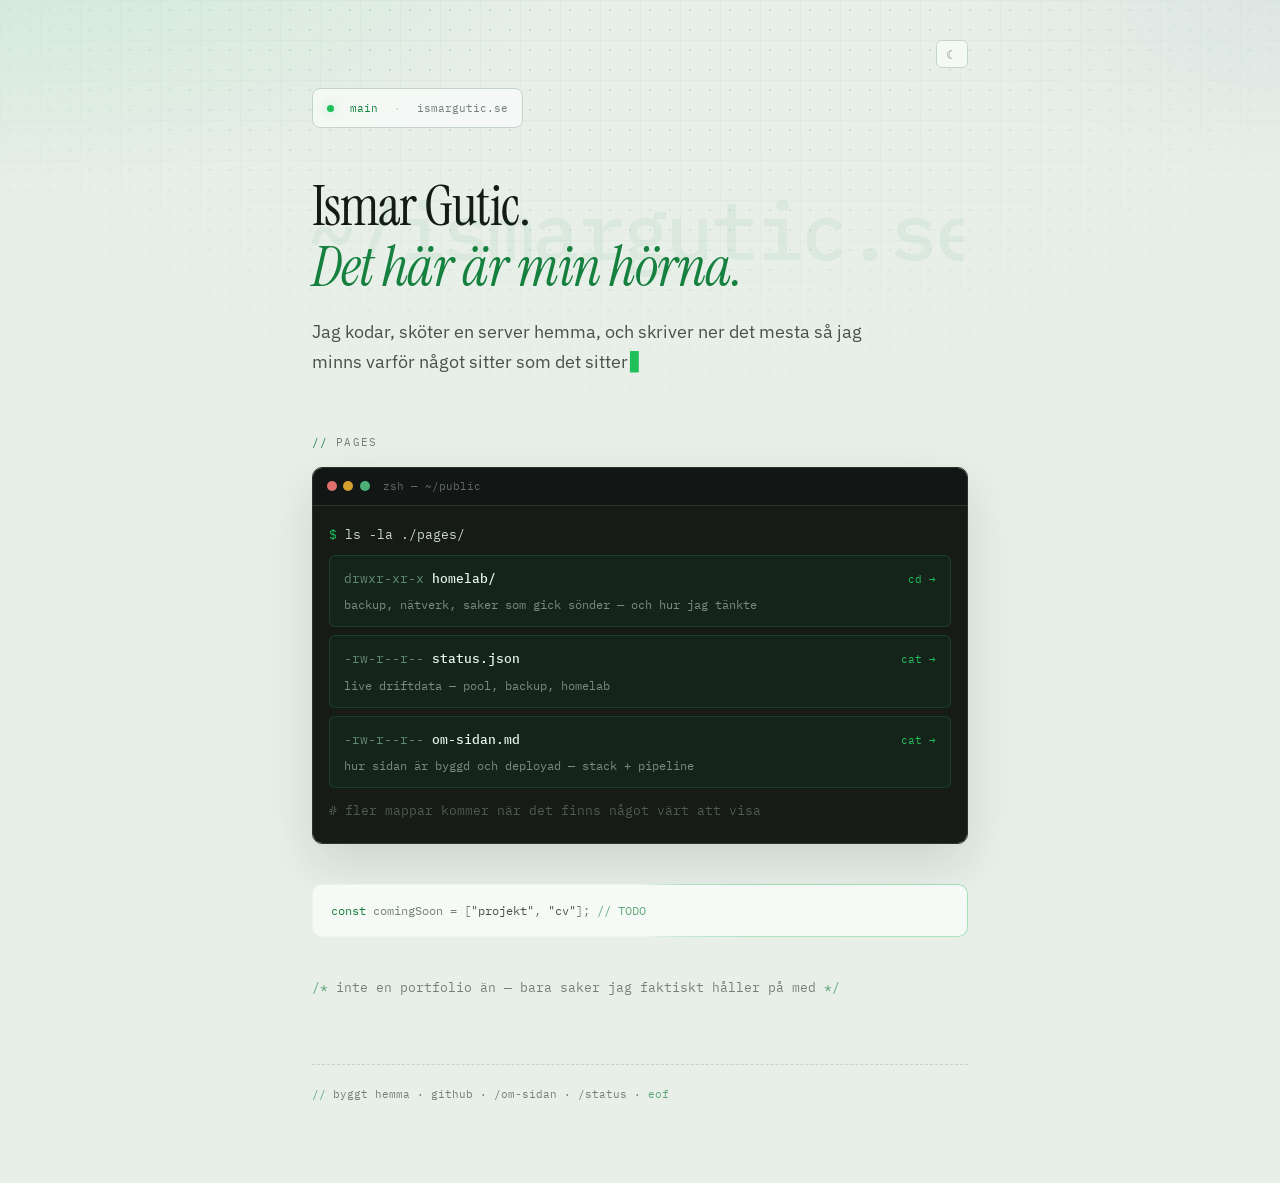
==== commit b3e18e78: "Update footer links to include GitHub repository across multiple pages" ====
--- a/index.html
+++ b/index.html
@@ -78,7 +78,7 @@
     </p>
 
     <footer class="reveal reveal-5">
-      <span class="cm">//</span> byggt hemma · dokumenterat ordentligt · <a href="om-sidan.html">/om-sidan</a> · <a href="status.html">/status</a> · <span class="cm">eof</span>
+      <span class="cm">//</span> byggt hemma · <a href="https://github.com/ismarwonder/ismargutic.se" rel="noopener">github</a> · <a href="om-sidan.html">/om-sidan</a> · <a href="status.html">/status</a> · <span class="cm">eof</span>
     </footer>
 
   </div>
--- a/css/base.css
+++ b/css/base.css
@@ -252,6 +252,15 @@
 
 .status-branch { color: var(--green); }
 
+a.status-branch {
+  text-decoration: none;
+}
+
+a.status-branch:hover {
+  text-decoration: underline dotted;
+  text-underline-offset: 3px;
+}
+
 .status-sep { color: var(--border); }
 
 /* ── 6. hero ── */
@@ -377,19 +386,21 @@
   border-bottom: 1px solid var(--shell-border);
 }
 
-.shell-bar span {
+.shell-bar > span:nth-child(-n+3) {
   width: 10px;
   height: 10px;
   border-radius: 50%;
   flex-shrink: 0;
 }
 
-.shell-bar span:nth-child(1) { background: #e07070; }
-.shell-bar span:nth-child(2) { background: #d4a030; }
-.shell-bar span:nth-child(3) { background: #4caf78; }
+.shell-bar > span:nth-child(1) { background: #e07070; }
+.shell-bar > span:nth-child(2) { background: #d4a030; }
+.shell-bar > span:nth-child(3) { background: #4caf78; }
 
 .shell-title {
   margin-left: 0.4rem;
+  flex: 1;
+  min-width: 0;
   font-family: var(--mono);
   font-size: 0.6875rem;
   color: #5f6b62;
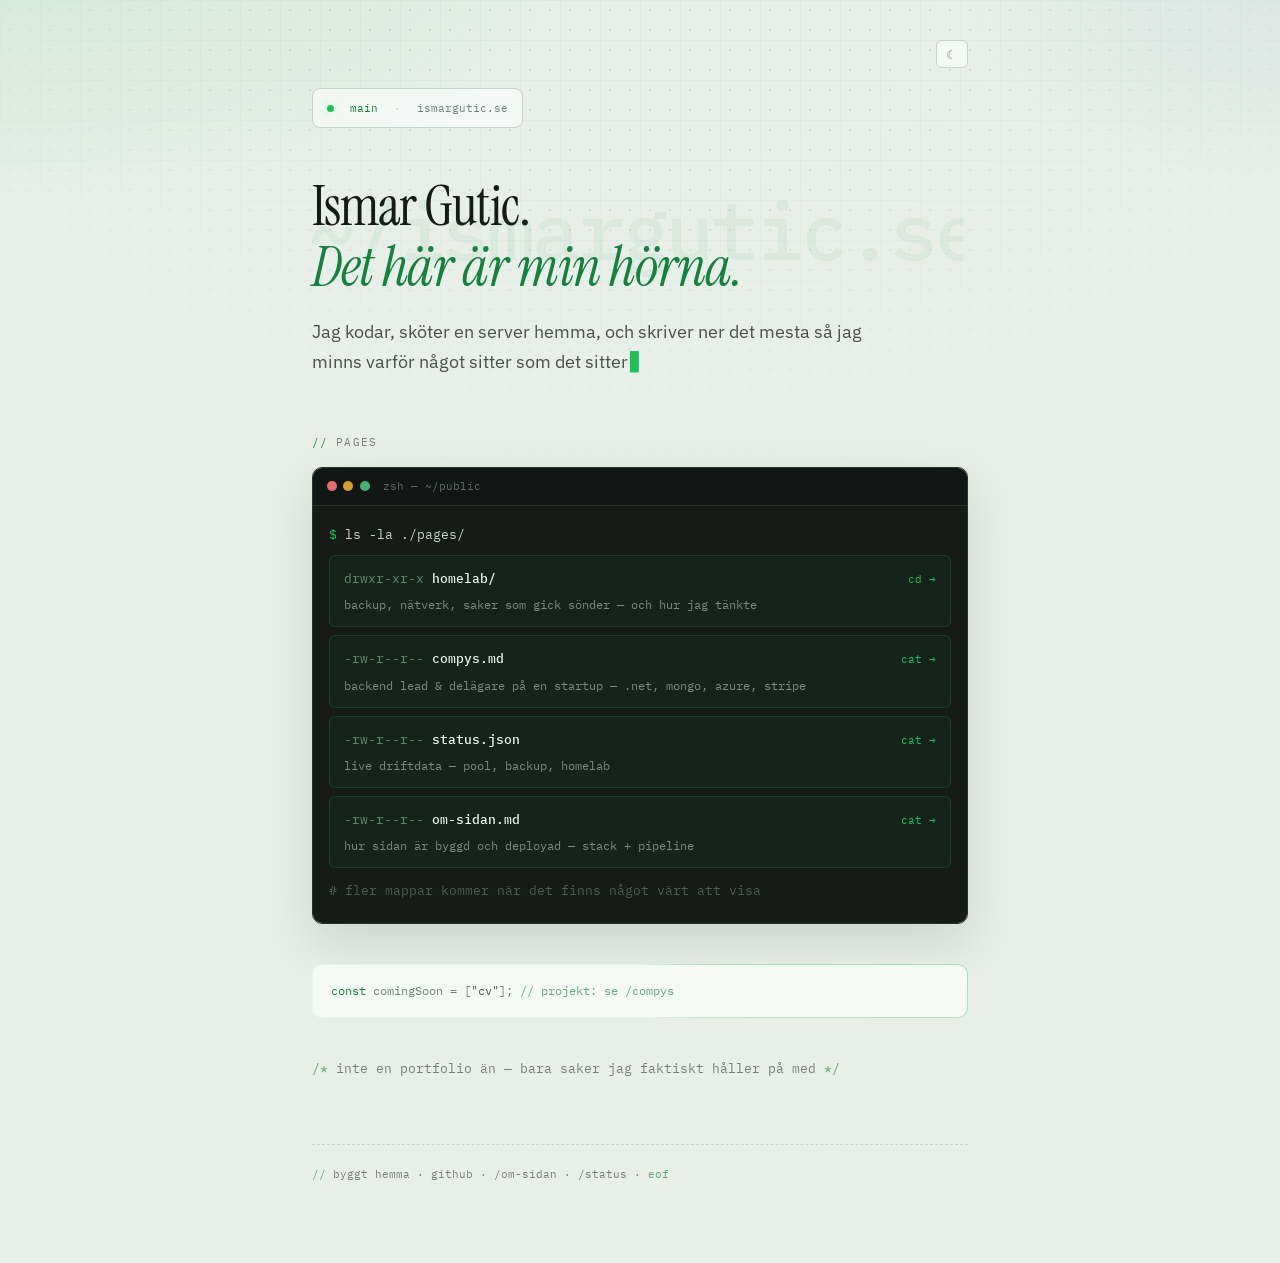
==== commit 2e4e5584: "Link Compys page from landing page and README - Add compys.md-posten i pages-listan på index.html. -" ====
--- a/index.html
+++ b/index.html
@@ -49,6 +49,13 @@
           </div>
           <span class="desc">backup, nätverk, saker som gick sönder — och hur jag tänkte</span>
         </a>
+        <a class="shell-link" href="compys.html">
+          <div class="shell-link-row">
+            <span><span class="perm">-rw-r--r--</span>  <span class="name">compys.md</span></span>
+            <span class="open">cat →</span>
+          </div>
+          <span class="desc">backend lead &amp; delägare på en startup — .net, mongo, azure, stripe</span>
+        </a>
         <a class="shell-link" href="status.html">
           <div class="shell-link-row">
             <span><span class="perm">-rw-r--r--</span>  <span class="name">status.json</span></span>
@@ -69,7 +76,7 @@
 
     <div class="glow-card reveal reveal-4" aria-hidden="true">
       <div class="glow-card-inner">
-        <span class="kw">const</span> comingSoon = [<span class="str">"projekt"</span>, <span class="str">"cv"</span>]; <span class="cm">// TODO</span>
+        <span class="kw">const</span> comingSoon = [<span class="str">"cv"</span>]; <span class="cm">// projekt: se /compys</span>
       </div>
     </div>
 
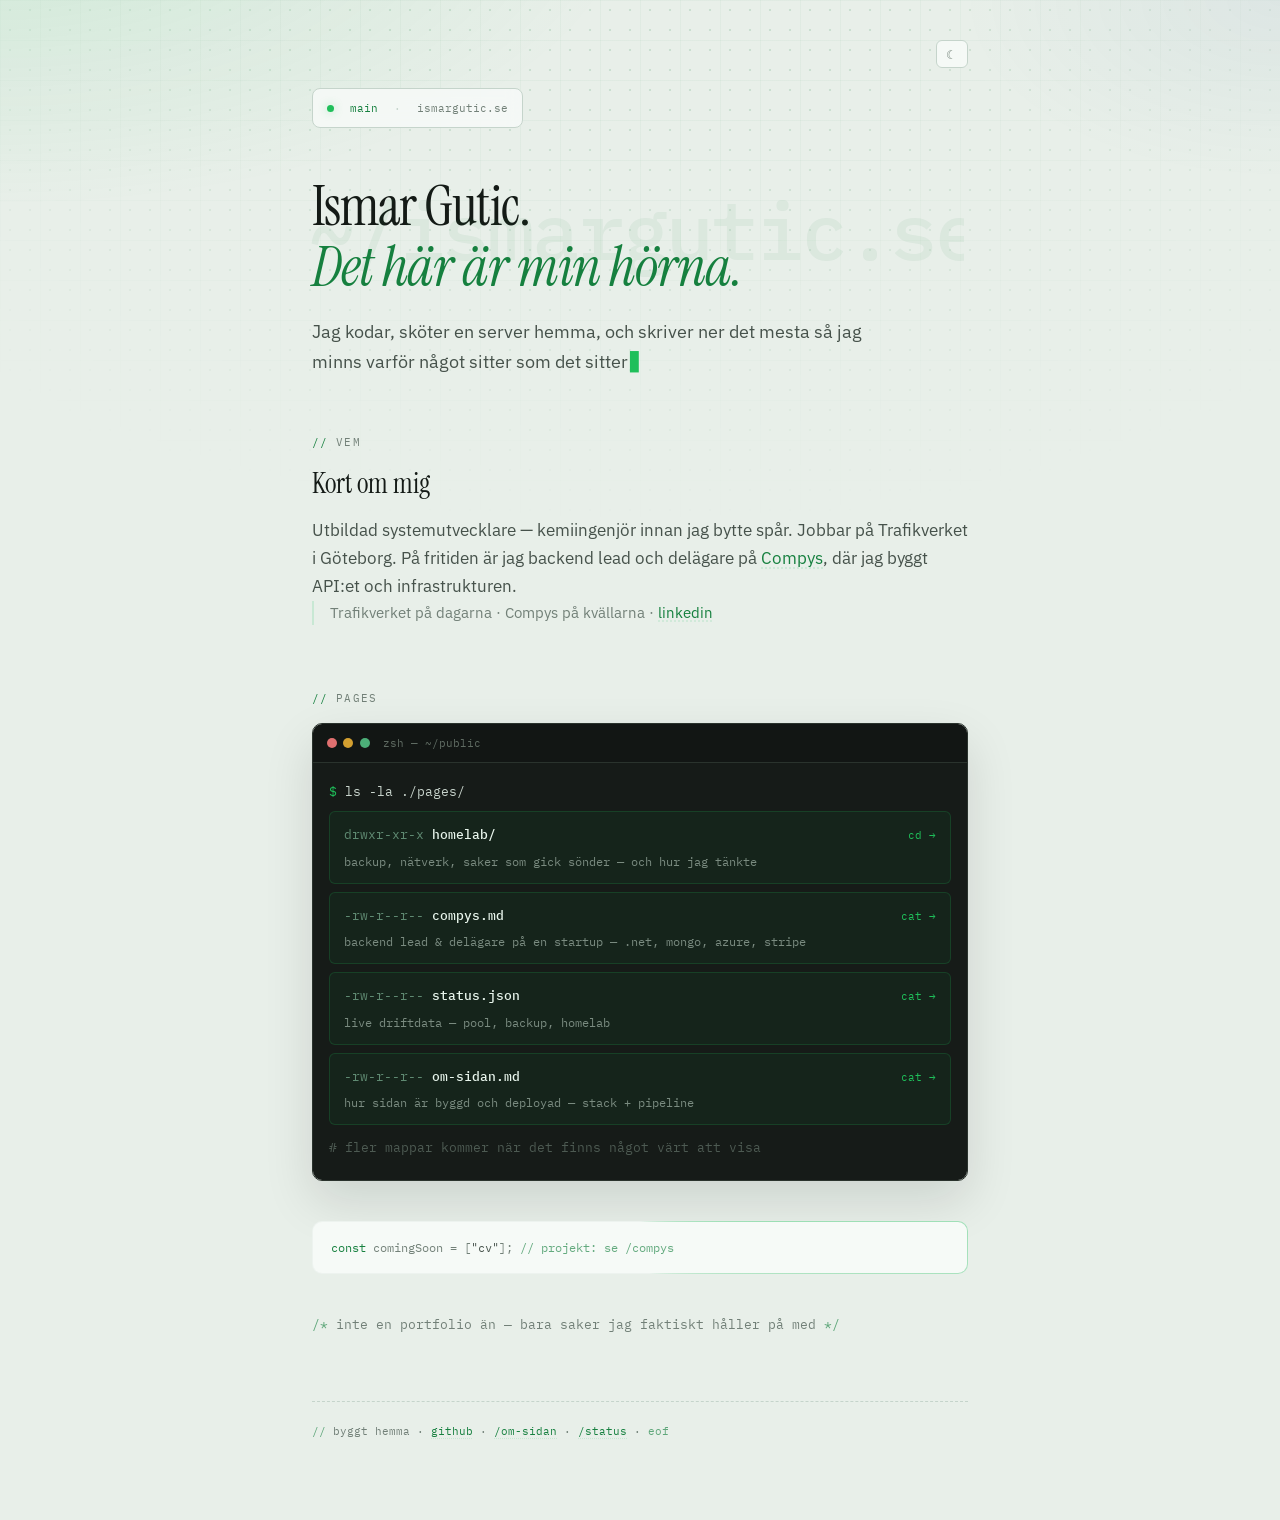
==== commit 92b86fde: "Polish landing page and inline link styling - Add kort vem-avsnitt på startsidan (Trafikverket, Comp" ====
--- a/index.html
+++ b/index.html
@@ -4,7 +4,7 @@
   <meta charset="utf-8">
   <meta name="viewport" content="width=device-width, initial-scale=1">
   <title>Ismar Gutic — ismargutic.se</title>
-  <meta name="description" content="Ismar Gutic — kod, homelab, dokumentation.">
+  <meta name="description" content="Ismar Gutic — systemutvecklare (.NET, Azure), backend lead på Compys och självhostad homelab.">
   <meta name="view-transition" content="same-origin">
   <link rel="preconnect" href="https://fonts.googleapis.com">
   <link rel="preconnect" href="https://fonts.gstatic.com" crossorigin>
@@ -33,9 +33,23 @@
       <p class="hero-intro cursor-line" data-typewriter data-typewriter-mode="words" data-typewriter-ms="55" data-typewriter-text="Jag kodar, sköter en server hemma, och skriver ner det mesta så jag minns varför något sitter som det sitter"><noscript>Jag kodar, sköter en server hemma, och skriver ner det mesta så jag minns varför något sitter som det sitter</noscript></p>
     </header>
 
-    <p class="section-label reveal reveal-2">pages</p>
+    <section class="reveal reveal-2" aria-labelledby="vem-heading">
+      <p class="section-label">vem</p>
+      <h2 id="vem-heading">Kort om mig</h2>
+      <div class="prose">
+        <p>
+          Utbildad systemutvecklare — kemiingenjör innan jag bytte spår. Jobbar
+          på Trafikverket i Göteborg. På fritiden är jag backend lead
+          och delägare på <a href="compys.html">Compys</a>, där jag byggt API:et
+          och infrastrukturen.
+        </p>
+      </div>
+      <p class="hero-aside">Trafikverket på dagarna · Compys på kvällarna · <a href="https://www.linkedin.com/in/ismar-gutic/" rel="noopener">linkedin</a></p>
+    </section>
 
-    <div class="shell shell--spaced-bottom reveal reveal-3">
+    <p class="section-label reveal reveal-3">pages</p>
+
+    <div class="shell shell--spaced-bottom reveal reveal-4">
       <div class="shell-bar">
         <span></span><span></span><span></span>
         <span class="shell-title">zsh — ~/public</span>
@@ -74,17 +88,17 @@
       </div>
     </div>
 
-    <div class="glow-card reveal reveal-4" aria-hidden="true">
+    <div class="glow-card reveal reveal-5" aria-hidden="true">
       <div class="glow-card-inner">
         <span class="kw">const</span> comingSoon = [<span class="str">"cv"</span>]; <span class="cm">// projekt: se /compys</span>
       </div>
     </div>
 
-    <p class="aside reveal reveal-5">
+    <p class="aside reveal reveal-6">
       <span class="cm">/*</span> inte en portfolio än — bara saker jag faktiskt håller på med <span class="cm">*/</span>
     </p>
 
-    <footer class="reveal reveal-5">
+    <footer class="reveal reveal-6">
       <span class="cm">//</span> byggt hemma · <a href="https://github.com/ismarwonder/ismargutic.se" rel="noopener">github</a> · <a href="om-sidan.html">/om-sidan</a> · <a href="status.html">/status</a> · <span class="cm">eof</span>
     </footer>
 
--- a/css/base.css
+++ b/css/base.css
@@ -271,6 +271,7 @@
 
 .hero--watermark-home::before { content: "~/ismargutic.se"; }
 .hero--watermark-lab::before { content: "~/pages/homelab"; }
+.hero--watermark-compys::before { content: "~/pages/compys"; }
 
 .hero::before {
   position: absolute;
@@ -361,6 +362,27 @@
 
 .prose { color: var(--muted); }
 .prose p + p { margin-top: 1rem; }
+
+.prose a,
+.hero-aside a,
+.aside a,
+.code-doc-flow a,
+footer a {
+  color: var(--green);
+  text-decoration: underline dotted;
+  text-underline-offset: 3px;
+  text-decoration-color: var(--green-soft);
+  transition: color 0.15s, text-decoration-color 0.15s;
+}
+
+.prose a:hover,
+.hero-aside a:hover,
+.aside a:hover,
+.code-doc-flow a:hover,
+footer a:hover {
+  color: var(--green-bright);
+  text-decoration-color: var(--green);
+}
 
 .cm { color: var(--green); opacity: 0.65; }
 
@@ -541,13 +563,6 @@
   color: var(--dim);
 }
 
-footer a {
-  color: inherit;
-  text-decoration: none;
-}
-
-footer a:hover { color: var(--green); }
-
 /* ── 11. code-doc — editor note, not terminal (delad) ── */
 .code-doc {
   margin-top: 0.625rem;
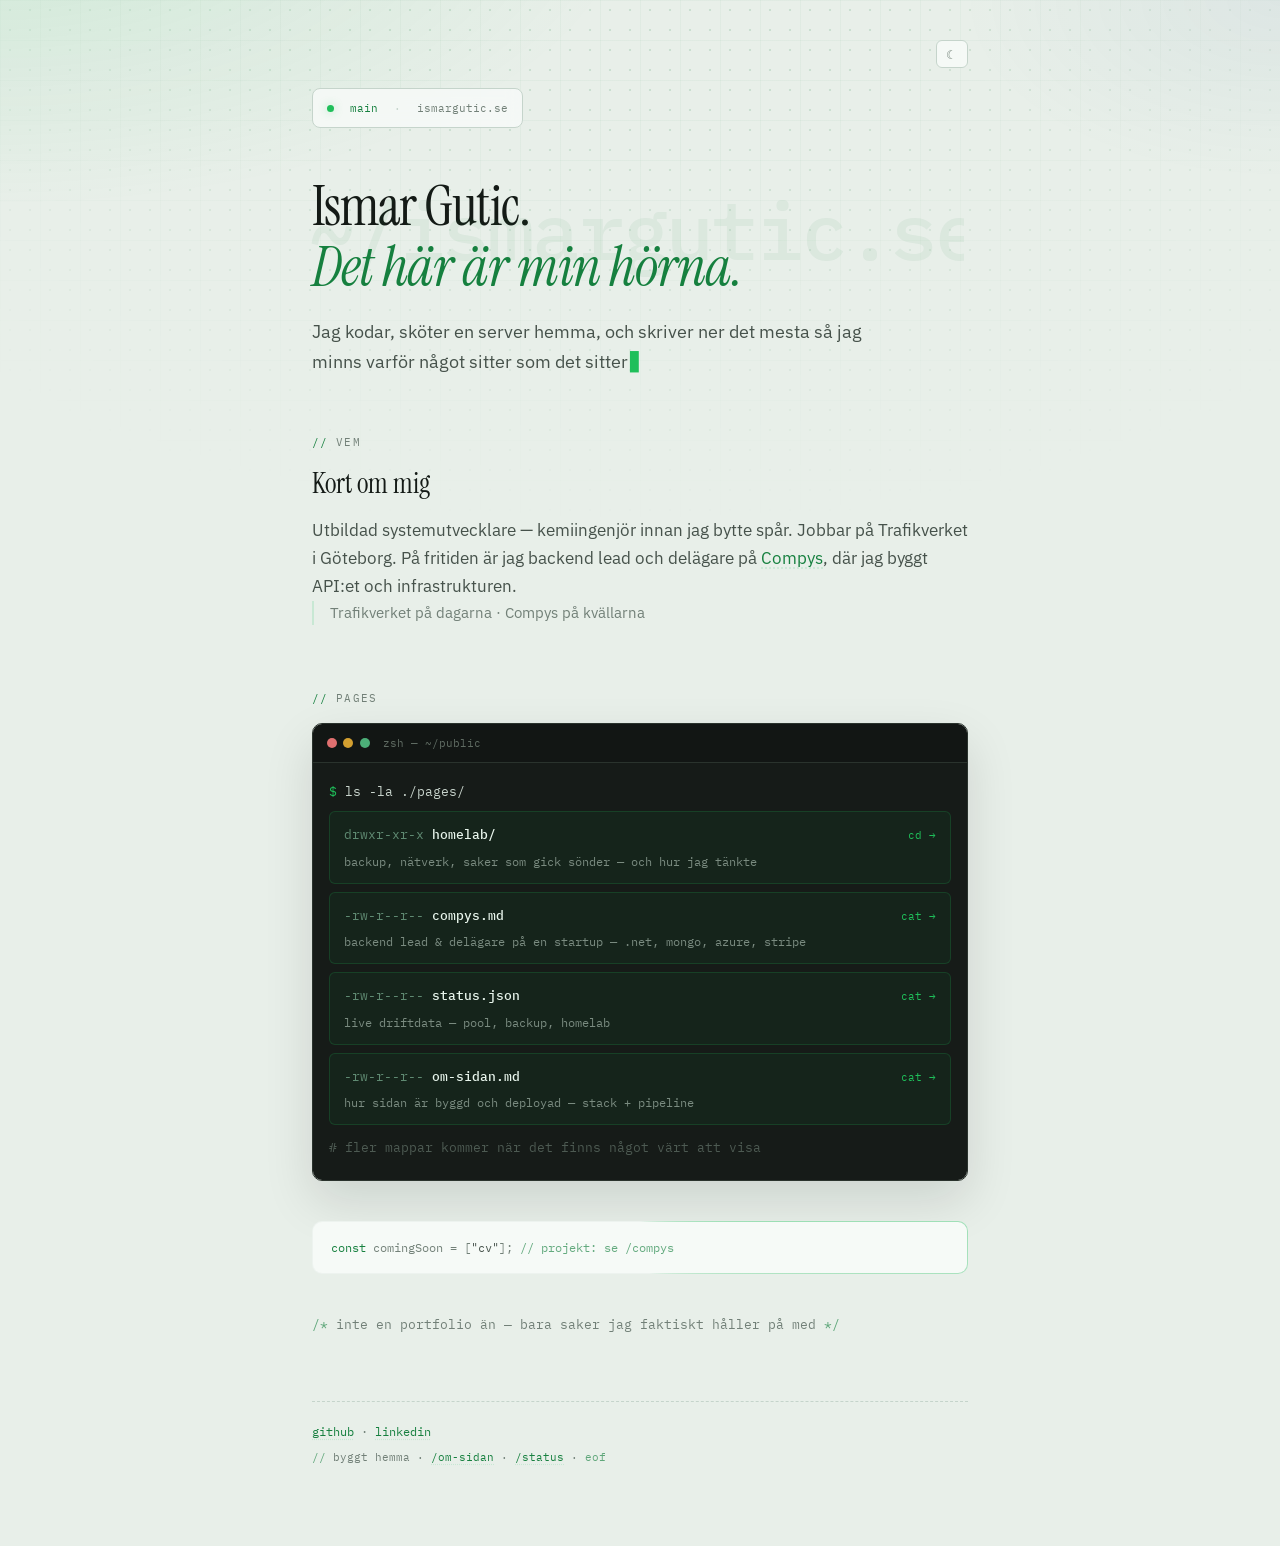
==== commit a21adffd: "Merge branch 'feature/social-links'" ====
--- a/index.html
+++ b/index.html
@@ -44,7 +44,7 @@
           och infrastrukturen.
         </p>
       </div>
-      <p class="hero-aside">Trafikverket på dagarna · Compys på kvällarna · <a href="https://www.linkedin.com/in/ismar-gutic/" rel="noopener">linkedin</a></p>
+      <p class="hero-aside">Trafikverket på dagarna · Compys på kvällarna</p>
     </section>
 
     <p class="section-label reveal reveal-3">pages</p>
@@ -99,7 +99,8 @@
     </p>
 
     <footer class="reveal reveal-6">
-      <span class="cm">//</span> byggt hemma · <a href="https://github.com/ismarwonder/ismargutic.se" rel="noopener">github</a> · <a href="om-sidan.html">/om-sidan</a> · <a href="status.html">/status</a> · <span class="cm">eof</span>
+      <p class="site-links"><a href="https://github.com/ismarwonder" rel="noopener">github</a> · <a href="https://www.linkedin.com/in/ismar-gutic/" rel="noopener">linkedin</a></p>
+      <p><span class="cm">//</span> byggt hemma · <a href="om-sidan.html">/om-sidan</a> · <a href="status.html">/status</a> · <span class="cm">eof</span></p>
     </footer>
 
   </div>
--- a/css/base.css
+++ b/css/base.css
@@ -563,6 +563,18 @@
   color: var(--dim);
 }
 
+footer p {
+  margin: 0;
+}
+
+footer p + p {
+  margin-top: 0.4rem;
+}
+
+.site-links {
+  font-size: 0.75rem;
+}
+
 /* ── 11. code-doc — editor note, not terminal (delad) ── */
 .code-doc {
   margin-top: 0.625rem;
